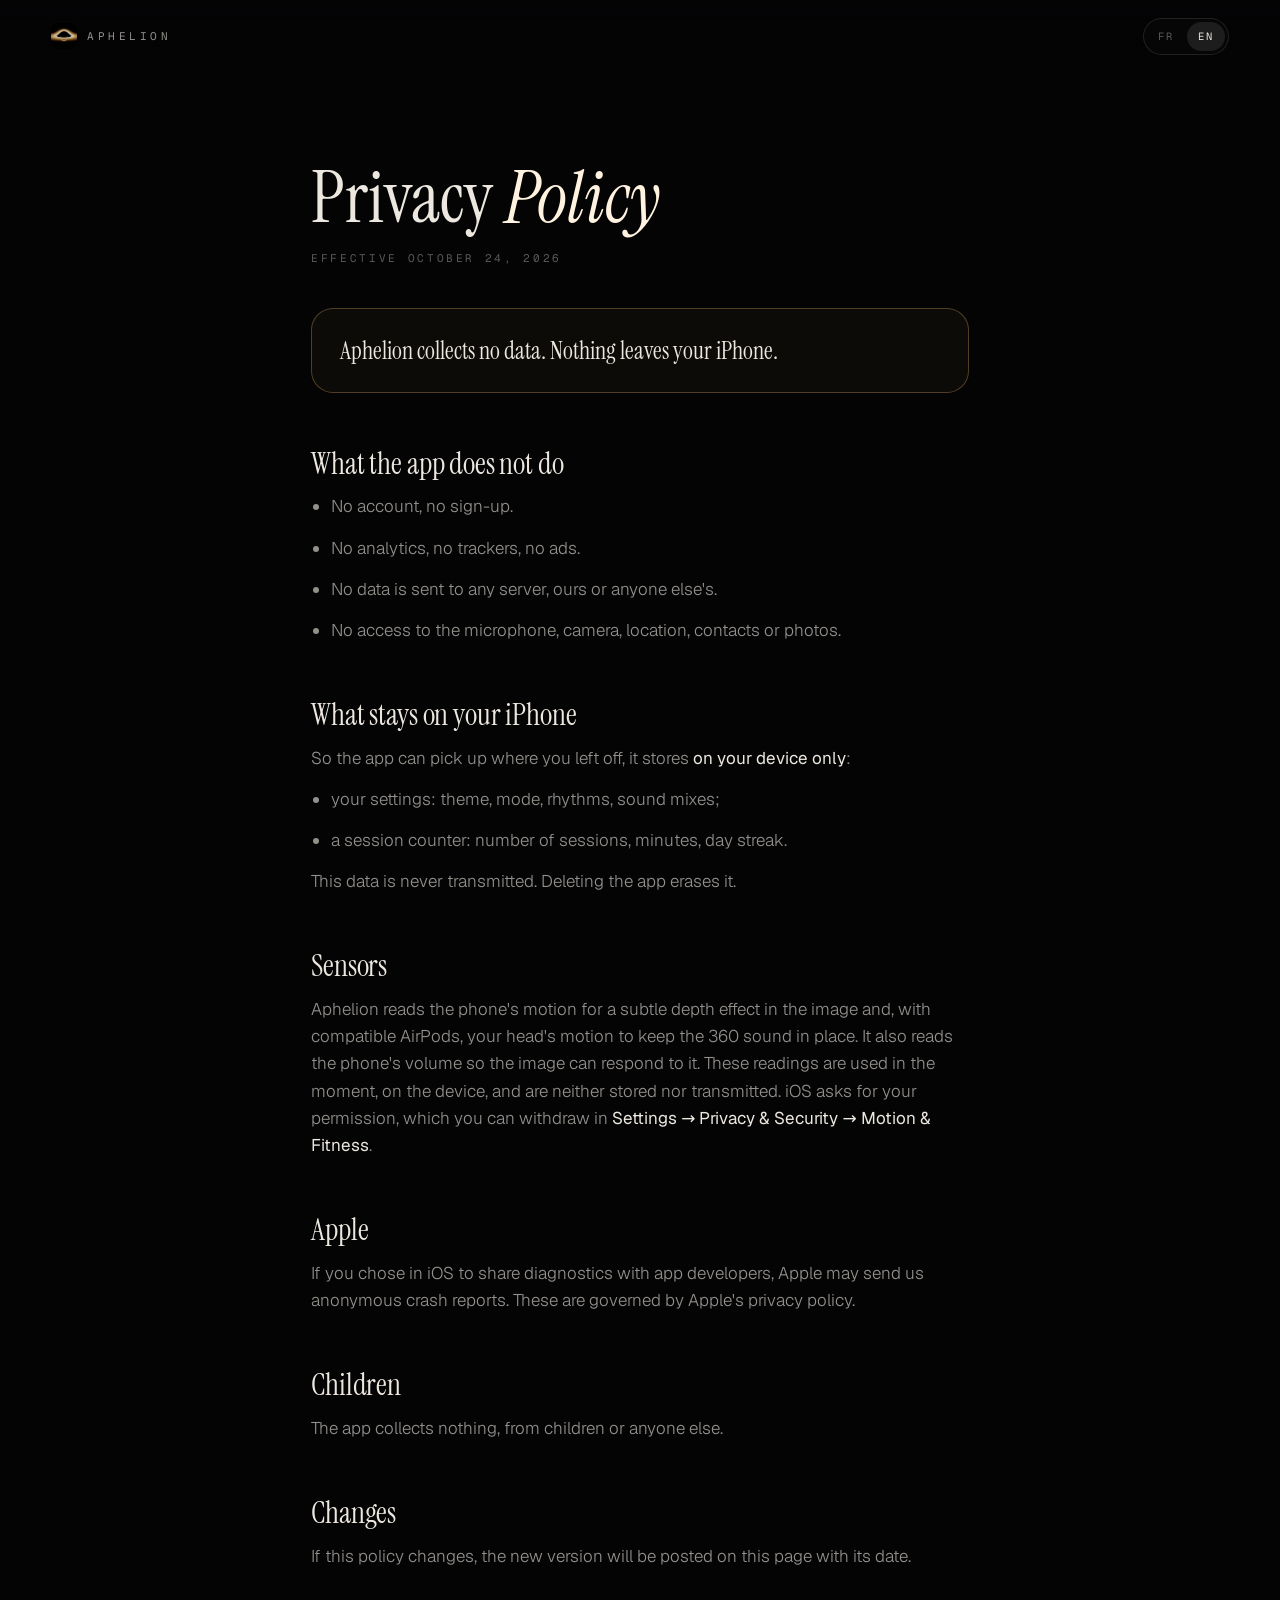
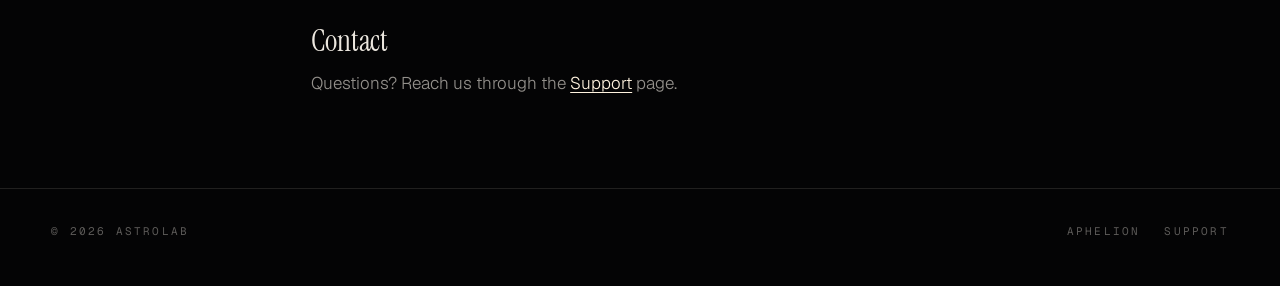
==== confidentialite.html @ 8ac02ea7 "Site d'Aphelion : présentation, confidentialité, support (FR/EN) Co-Authored-By: Claude Opus 5.5 <no" ====
<!doctype html>
<html lang="fr" data-l="fr">
<head>
<meta charset="utf-8">
<meta name="viewport" content="width=device-width,initial-scale=1,viewport-fit=cover">
<title>Aphelion — Confidentialité</title>
<meta name="titre-fr" content="Aphelion — Confidentialité">
<meta name="titre-en" content="Aphelion — Privacy Policy">
<meta name="description" content="Aphelion collects no data. Privacy policy.">
<meta name="theme-color" content="#040405">
<link rel="icon" href="img/favicon.png">
<link rel="apple-touch-icon" href="img/apple-touch-icon.png">
<link rel="stylesheet" href="style.css">
</head>
<body>
<header class="barre">
  <a class="marque" href="./"><img src="img/favicon.png" alt="">Aphelion</a>
  <div class="langue" role="group" aria-label="Langue · Language"><button data-l="fr" aria-pressed="true">FR</button><button data-l="en" aria-pressed="false">EN</button></div>
</header>

<main class="page">
  <h1><span class="fr">Politique de <em>confidentialité</em></span><span class="en">Privacy <em>Policy</em></span></h1>
  <div class="maj"><span class="fr">En vigueur le 24 octobre 2026</span><span class="en">Effective October 24, 2026</span></div>

  <div class="resume"><span class="fr">Aphelion ne collecte aucune donnée. Rien ne quitte ton iPhone.</span><span class="en">Aphelion collects no data. Nothing leaves your iPhone.</span></div>

  <div class="fr">
    <h2>Ce que l'app ne fait pas</h2>
    <ul>
      <li>Aucun compte, aucune inscription.</li>
      <li>Aucune analytique, aucun traceur, aucune publicité.</li>
      <li>Aucun envoi de données vers un serveur, que ce soit à nous ou à des tiers.</li>
      <li>Aucun accès au micro, à l'appareil photo, à la position, aux contacts ou aux photos.</li>
    </ul>

    <h2>Ce qui reste sur ton iPhone</h2>
    <p>Pour que l'app reparte là où tu l'as laissée, elle enregistre <strong>sur ton appareil seulement</strong> :</p>
    <ul>
      <li>tes réglages : thème, mode, rythmes, mélanges de son ;</li>
      <li>un compteur de séances : nombre de séances, minutes, jours d'affilée.</li>
    </ul>
    <p>Ces données ne sont jamais transmises. Supprimer l'app les efface.</p>

    <h2>Les capteurs</h2>
    <p>Aphelion lit les mouvements du téléphone pour un léger effet de profondeur dans l'image et, avec des AirPods compatibles, les mouvements de la tête pour garder le son 360 en place. Elle lit aussi le volume du téléphone pour que l'image y réagisse. Ces lectures servent sur le moment, sur l'appareil, et ne sont ni enregistrées ni transmises. iOS te demande ton autorisation, et tu peux la retirer dans <strong>Settings → Privacy &amp; Security → Motion &amp; Fitness</strong>.</p>

    <h2>Apple</h2>
    <p>Si tu as choisi de partager les diagnostics avec les développeurs dans iOS, Apple peut nous transmettre des rapports de plantage anonymes. Ils sont régis par la politique de confidentialité d'Apple.</p>

    <h2>Enfants</h2>
    <p>L'app ne collecte rien, ni auprès des enfants ni auprès de personne d'autre.</p>

    <h2>Changements</h2>
    <p>Si cette politique change, la nouvelle version sera publiée sur cette page, avec sa date.</p>

    <h2>Contact</h2>
    <p>Une question ? Écris-nous par la page <a href="support.html">Support</a>.</p>
  </div>

  <div class="en">
    <h2>What the app does not do</h2>
    <ul>
      <li>No account, no sign-up.</li>
      <li>No analytics, no trackers, no ads.</li>
      <li>No data is sent to any server, ours or anyone else's.</li>
      <li>No access to the microphone, camera, location, contacts or photos.</li>
    </ul>

    <h2>What stays on your iPhone</h2>
    <p>So the app can pick up where you left off, it stores <strong>on your device only</strong>:</p>
    <ul>
      <li>your settings: theme, mode, rhythms, sound mixes;</li>
      <li>a session counter: number of sessions, minutes, day streak.</li>
    </ul>
    <p>This data is never transmitted. Deleting the app erases it.</p>

    <h2>Sensors</h2>
    <p>Aphelion reads the phone's motion for a subtle depth effect in the image and, with compatible AirPods, your head's motion to keep the 360 sound in place. It also reads the phone's volume so the image can respond to it. These readings are used in the moment, on the device, and are neither stored nor transmitted. iOS asks for your permission, which you can withdraw in <strong>Settings → Privacy &amp; Security → Motion &amp; Fitness</strong>.</p>

    <h2>Apple</h2>
    <p>If you chose in iOS to share diagnostics with app developers, Apple may send us anonymous crash reports. These are governed by Apple's privacy policy.</p>

    <h2>Children</h2>
    <p>The app collects nothing, from children or anyone else.</p>

    <h2>Changes</h2>
    <p>If this policy changes, the new version will be posted on this page with its date.</p>

    <h2>Contact</h2>
    <p>Questions? Reach us through the <a href="support.html">Support</a> page.</p>
  </div>
</main>

<footer>
  <div class="centre">
    <span>© 2026 Astrolab</span>
    <nav><a href="./">Aphelion</a><a href="support.html">Support</a></nav>
  </div>
</footer>
<script src="site.js"></script>
</body>
</html>
---- style.css ----
@font-face{font-family:'Geist';src:url(fonts/geist.woff2) format('woff2');font-weight:300 500;font-display:swap}
@font-face{font-family:'Geist Mono';src:url(fonts/geist-mono.woff2) format('woff2');font-weight:400 500;font-display:swap}
@font-face{font-family:'Instrument Serif';src:url(fonts/instrument-serif.woff2) format('woff2');font-display:swap}
@font-face{font-family:'Instrument Serif';font-style:italic;src:url(fonts/instrument-serif-italic.woff2) format('woff2');font-display:swap}

:root{
  --noir:#040405;--noir2:#0b0b0e;--encre:#ece7df;--doux:rgba(236,231,223,.62);--pale:rgba(236,231,223,.38);
  --trait:rgba(236,231,223,.12);--or:#ffbf6b;--or2:#ff8a3d;--chaud:#fff3df;
  --serif:'Instrument Serif',ui-serif,Georgia,serif;--sans:'Geist',ui-sans-serif,system-ui,-apple-system,sans-serif;--mono:'Geist Mono',ui-monospace,Menlo,monospace;
  --marge:max(16px,4vw);--large:1180px;
  color-scheme:dark;
}
*{box-sizing:border-box;margin:0;padding:0}
html{background:var(--noir);-webkit-text-size-adjust:100%;scroll-behavior:smooth}
body{background:var(--noir);color:var(--encre);font-family:var(--sans);font-weight:300;font-size:17px;line-height:1.6;-webkit-font-smoothing:antialiased;overflow-x:hidden}
a{color:inherit}
img{display:block;max-width:100%}
[data-l=fr] .en,[data-l=en] .fr{display:none!important}
::selection{background:rgba(255,191,107,.3)}

/* top bar */
.barre{position:fixed;inset:0 0 auto;z-index:20;display:flex;align-items:center;justify-content:space-between;padding:18px var(--marge);
  background:linear-gradient(rgba(4,4,5,.7),rgba(4,4,5,0));pointer-events:none}
.barre>*{pointer-events:auto}
.marque{display:flex;align-items:center;gap:10px;text-decoration:none;font-family:var(--mono);font-size:11px;letter-spacing:.32em;text-transform:uppercase;color:var(--doux)}
.marque img{width:26px;height:26px;border-radius:7px}
.langue{display:flex;gap:2px;padding:3px;border:1px solid var(--trait);border-radius:99px;background:rgba(10,10,12,.55);backdrop-filter:blur(12px);-webkit-backdrop-filter:blur(12px)}
.langue button{all:unset;cursor:pointer;font-family:var(--mono);font-size:10.5px;letter-spacing:.18em;padding:6px 11px;border-radius:99px;color:var(--pale)}
.langue button[aria-pressed=true]{background:rgba(236,231,223,.1);color:var(--encre)}
.langue button:focus-visible{outline:1px solid var(--or)}

/* hero */
.ouverture{position:relative;height:100svh;min-height:560px;overflow:hidden;display:grid;place-items:end center;isolation:isolate}
#trou{position:absolute;inset:0;width:100%;height:100%;z-index:-2;opacity:0;transition:opacity 2.4s ease}
#trou.vu{opacity:1}
.ouverture .repli{position:absolute;inset:0;z-index:-3;background:radial-gradient(ellipse 60% 22% at 50% 50%,rgba(255,170,90,.35),transparent 70%),var(--noir)}
.ouverture::after{content:'';position:absolute;inset:auto 0 0;height:45%;z-index:-1;background:linear-gradient(transparent,var(--noir))}
.titre{text-align:center;padding:0 var(--marge) clamp(56px,11vh,120px)}
.titre h1{font-family:var(--serif);font-style:italic;font-weight:400;font-size:clamp(64px,13vw,168px);line-height:.9;letter-spacing:-.01em;
  background:linear-gradient(180deg,#fff 30%,var(--chaud) 60%,var(--or) 120%);-webkit-background-clip:text;background-clip:text;color:transparent;
  animation:monte 2.2s cubic-bezier(.2,.7,.2,1) .6s both}
.titre .par{margin-top:14px;font-family:var(--mono);font-size:11px;letter-spacing:.42em;text-transform:uppercase;color:var(--pale);animation:monte 2s ease 1.1s both}
.titre .devise{margin-top:28px;font-family:var(--serif);font-size:clamp(22px,3vw,30px);line-height:1.25;color:var(--doux);animation:monte 2s ease 1.4s both}
.bientot{display:inline-flex;align-items:center;gap:10px;margin-top:34px;padding:13px 22px;border-radius:99px;border:1px solid rgba(255,191,107,.35);
  background:rgba(255,191,107,.06);font-family:var(--mono);font-size:11px;letter-spacing:.24em;text-transform:uppercase;color:var(--chaud);text-decoration:none;
  animation:monte 2s ease 1.7s both;backdrop-filter:blur(10px);-webkit-backdrop-filter:blur(10px)}
.bientot i{width:6px;height:6px;border-radius:50%;background:var(--or);box-shadow:0 0 12px var(--or);animation:pouls 2.4s ease-in-out infinite}
@keyframes monte{from{opacity:0;transform:translateY(18px);filter:blur(6px)}to{opacity:1;transform:none;filter:none}}
@keyframes pouls{50%{opacity:.35}}
.descendre{position:absolute;bottom:18px;left:50%;width:1px;height:34px;background:linear-gradient(var(--pale),transparent);animation:monte 2s ease 2.2s both}

/* sections */
section{padding:clamp(80px,14vh,160px) var(--marge)}
.etiquette{font-family:var(--mono);font-size:11px;letter-spacing:.36em;text-transform:uppercase;color:var(--or);opacity:.85}
h2{font-family:var(--serif);font-weight:400;font-size:clamp(38px,5.4vw,68px);line-height:1.02;letter-spacing:-.005em;margin-top:18px}
h2 em{font-style:italic;color:var(--chaud)}
.chapeau{max-width:620px;margin-top:22px;color:var(--doux);font-size:clamp(17px,1.5vw,19px)}
.centre{max-width:var(--large);margin:0 auto}
.intro-modes{text-align:center}.intro-modes .chapeau{margin-inline:auto}

/* modes */
.modes{display:grid;gap:clamp(90px,14vh,150px);margin-top:clamp(70px,10vh,110px)}
.mode{display:grid;grid-template-columns:1fr 1fr;align-items:center;gap:clamp(32px,6vw,90px)}
.mode:nth-child(even) .tel{order:2}
.mode .texte{max-width:470px}
.mode h3{font-family:var(--serif);font-weight:400;font-size:clamp(34px,4vw,52px);line-height:1.05;margin-top:12px}
.mode h3 em{font-style:italic}
.mode p{margin-top:16px;color:var(--doux)}
.mode ul{list-style:none;margin-top:22px;display:grid;gap:9px}
.mode li{position:relative;padding-left:20px;color:var(--doux);font-size:15.5px}
.mode li::before{content:'';position:absolute;left:0;top:.72em;width:9px;height:1px;background:var(--or)}
.num{font-family:var(--mono);font-size:11px;letter-spacing:.3em;color:var(--pale)}

.tel{position:relative;justify-self:center;width:min(330px,78vw);aspect-ratio:660/1434;border-radius:46px;padding:9px;
  background:linear-gradient(145deg,#2a2a2e,#0c0c0e 40%,#1c1c20);box-shadow:0 0 0 1px rgba(255,255,255,.07),0 40px 90px -20px rgba(0,0,0,.9),0 0 120px -30px var(--lueur,rgba(255,170,90,.25))}
.tel img{width:100%;height:100%;object-fit:cover;border-radius:38px}
.duo{display:flex;justify-content:center;gap:clamp(14px,2vw,24px)}
.duo .tel{width:min(270px,40vw)}
.duo .tel:last-child{margin-top:60px}

/* universes */
.univers{overflow:hidden}
.bande{display:flex;gap:18px;margin-top:56px;padding:10px 0 30px;overflow-x:auto;scroll-snap-type:x mandatory;scrollbar-width:none;-webkit-overflow-scrolling:touch;
  mask-image:linear-gradient(90deg,transparent,#000 5%,#000 95%,transparent)}
.bande::-webkit-scrollbar{display:none}
.carte{flex:0 0 auto;scroll-snap-align:center;width:min(220px,52vw)}
.carte .tel{width:100%;border-radius:34px;padding:7px}.carte .tel img{border-radius:28px}
.carte b{display:block;margin-top:18px;font-family:var(--mono);font-weight:400;font-size:11px;letter-spacing:.3em;text-transform:uppercase;text-align:center}
.carte span{display:block;text-align:center;color:var(--pale);font-size:13.5px}
.nuitjour{display:flex;justify-content:center;gap:28px;margin-top:20px;font-family:var(--mono);font-size:11px;letter-spacing:.28em;text-transform:uppercase;color:var(--pale)}

/* principles */
.principes{display:grid;grid-template-columns:repeat(3,1fr);gap:1px;margin-top:64px;background:var(--trait);border:1px solid var(--trait);border-radius:28px;overflow:hidden}
.principe{background:var(--noir);padding:clamp(28px,3vw,42px)}
.principe .sym{font-family:var(--serif);font-style:italic;font-size:44px;line-height:1;color:var(--or)}
.principe h4{font-family:var(--serif);font-weight:400;font-size:26px;margin-top:22px;line-height:1.15}
.principe p{margin-top:10px;color:var(--doux);font-size:15.5px}

/* closing */
.fin{text-align:center;position:relative}
.fin .icone{width:120px;height:120px;border-radius:28px;margin:0 auto;box-shadow:0 0 0 1px rgba(255,255,255,.08),0 30px 80px -10px rgba(255,150,70,.35)}
.fin h2{margin-top:36px}
footer{border-top:1px solid var(--trait);padding:34px var(--marge) 46px}
footer .centre{display:flex;flex-wrap:wrap;gap:16px 28px;align-items:center;justify-content:space-between;font-family:var(--mono);font-size:11px;letter-spacing:.2em;text-transform:uppercase;color:var(--pale)}
footer nav{display:flex;gap:24px}
footer a{text-decoration:none}footer a:hover{color:var(--encre)}

/* reveal */
.vient{opacity:0;transform:translateY(28px);transition:opacity 1.2s ease,transform 1.2s cubic-bezier(.2,.7,.2,1)}
.vient.la{opacity:1;transform:none}

/* text pages */
.page{max-width:760px;margin:0 auto;padding:clamp(120px,18vh,170px) var(--marge) 90px}
.page h1{font-family:var(--serif);font-weight:400;font-size:clamp(44px,7vw,72px);line-height:1}
.page h1 em{font-style:italic;color:var(--chaud)}
.page .maj{margin-top:16px;font-family:var(--mono);font-size:11px;letter-spacing:.24em;text-transform:uppercase;color:var(--pale)}
.page .resume{margin-top:40px;padding:26px 28px;border:1px solid rgba(255,191,107,.28);border-radius:22px;background:rgba(255,191,107,.04);font-family:var(--serif);font-size:24px;line-height:1.3}
.page h2{font-size:30px;margin-top:56px}
.page p,.page li{margin-top:14px;color:var(--doux)}
.page ul{padding-left:20px}
.page strong{color:var(--encre);font-weight:400}
.page a{color:var(--chaud);text-underline-offset:3px}
.faq details{border-top:1px solid var(--trait);padding:20px 0}
.faq details:last-child{border-bottom:1px solid var(--trait)}
.faq summary{cursor:pointer;list-style:none;font-family:var(--serif);font-size:23px;line-height:1.25;display:flex;justify-content:space-between;gap:20px}
.faq summary::-webkit-details-marker{display:none}
.faq summary::after{content:'+';font-family:var(--mono);color:var(--or);transition:transform .3s}
.faq details[open] summary::after{transform:rotate(45deg)}
.contact{display:inline-flex;margin-top:22px;padding:13px 22px;border-radius:99px;border:1px solid rgba(255,191,107,.35);font-family:var(--mono);font-size:11px;letter-spacing:.22em;text-transform:uppercase;color:var(--chaud)!important;text-decoration:none}

@media (max-width:820px){
  .mode{grid-template-columns:1fr;text-align:center}
  .mode:nth-child(even) .tel{order:0}
  .mode .texte{margin:0 auto}
  .mode ul{justify-items:center}
  .mode li{padding-left:0}.mode li::before{display:none}
  .principes{grid-template-columns:1fr}
  footer .centre{justify-content:center;text-align:center}
}
@media (prefers-reduced-motion:reduce){
  *,*::before,*::after{animation:none!important;transition:none!important}
  .vient{opacity:1;transform:none}
}
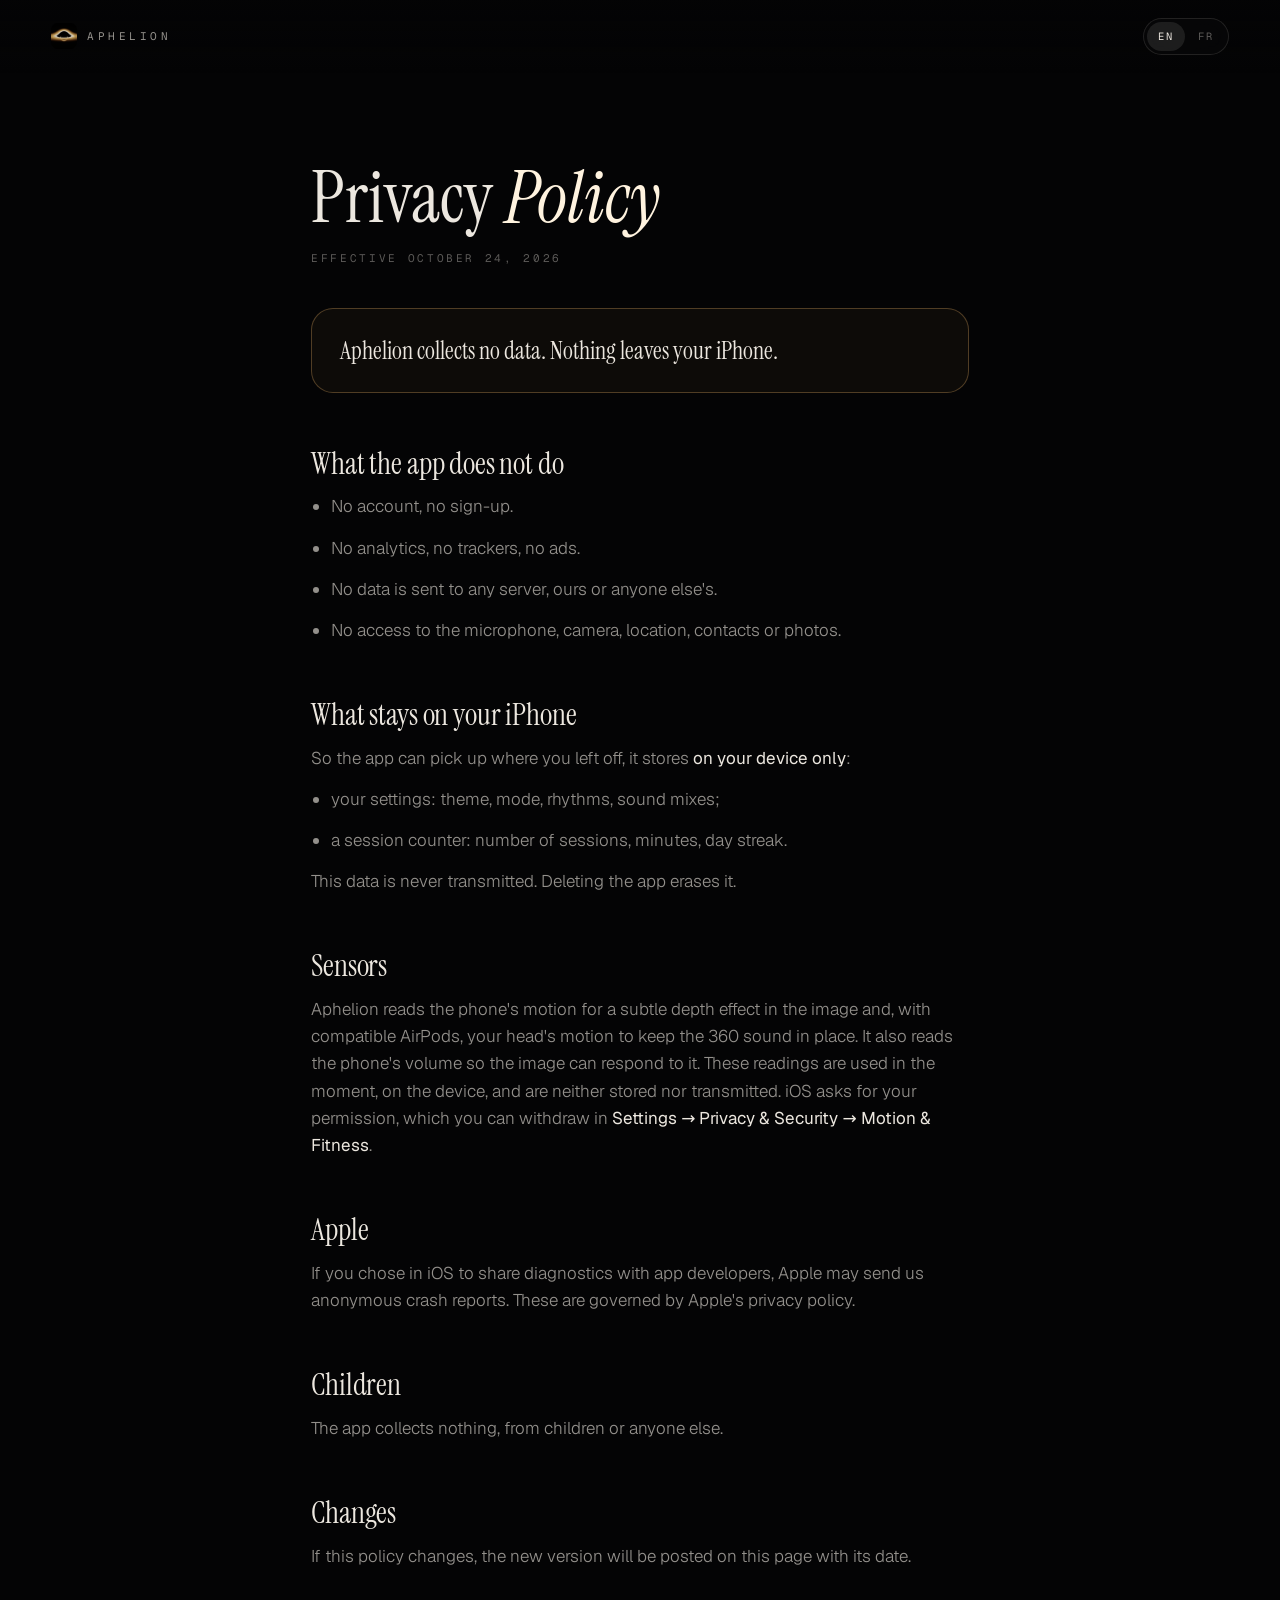
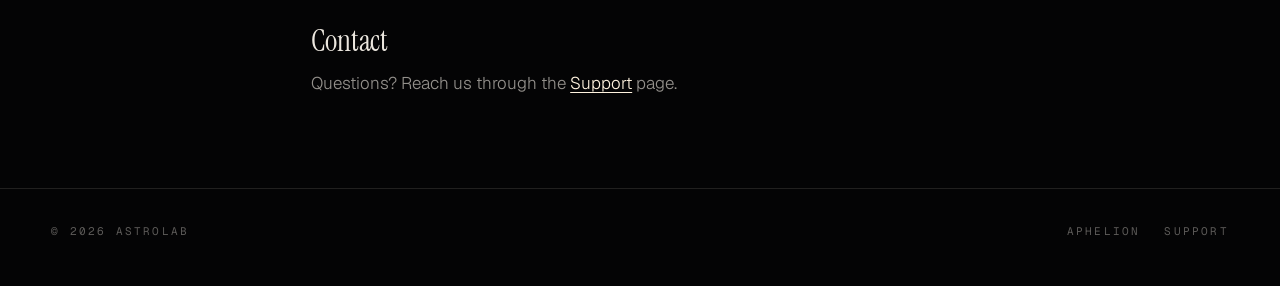
==== commit eb4eba0b: "Vrais cadres d'iPhone 17 Pro Max, captures dans la langue de la page (anglais par défaut), sans barr" ====
--- a/confidentialite.html
+++ b/confidentialite.html
@@ -1,9 +1,9 @@
 <!doctype html>
-<html lang="fr" data-l="fr">
+<html lang="en" data-l="en">
 <head>
 <meta charset="utf-8">
 <meta name="viewport" content="width=device-width,initial-scale=1,viewport-fit=cover">
-<title>Aphelion — Confidentialité</title>
+<title>Aphelion — Privacy Policy</title>
 <meta name="titre-fr" content="Aphelion — Confidentialité">
 <meta name="titre-en" content="Aphelion — Privacy Policy">
 <meta name="description" content="Aphelion collects no data. Privacy policy.">
@@ -15,7 +15,7 @@
 <body>
 <header class="barre">
   <a class="marque" href="./"><img src="img/favicon.png" alt="">Aphelion</a>
-  <div class="langue" role="group" aria-label="Langue · Language"><button data-l="fr" aria-pressed="true">FR</button><button data-l="en" aria-pressed="false">EN</button></div>
+  <div class="langue" role="group" aria-label="Langue · Language"><button data-l="en" aria-pressed="true">EN</button><button data-l="fr" aria-pressed="false">FR</button></div>
 </header>
 
 <main class="page">
--- a/style.css
+++ b/style.css
@@ -71,11 +71,26 @@
 .mode li::before{content:'';position:absolute;left:0;top:.72em;width:9px;height:1px;background:var(--or)}
 .num{font-family:var(--mono);font-size:11px;letter-spacing:.3em;color:var(--pale)}
 
-.tel{position:relative;justify-self:center;width:min(330px,78vw);aspect-ratio:660/1434;border-radius:46px;padding:9px;
-  background:linear-gradient(145deg,#2a2a2e,#0c0c0e 40%,#1c1c20);box-shadow:0 0 0 1px rgba(255,255,255,.07),0 40px 90px -20px rgba(0,0,0,.9),0 0 120px -30px var(--lueur,rgba(255,170,90,.25))}
-.tel img{width:100%;height:100%;object-fit:cover;border-radius:38px}
-.duo{display:flex;justify-content:center;gap:clamp(14px,2vw,24px)}
-.duo .tel{width:min(270px,40vw)}
+/* iPhone 17 Pro Max: titanium rim, black bezel, Dynamic Island, side buttons (sizes in fractions of the body width --w) */
+.tel{--w:min(330px,78vw);position:relative;justify-self:center;width:var(--w);padding:calc(var(--w)*.011);border-radius:calc(var(--w)*.178);
+  background:linear-gradient(90deg,#77736d,#3a3936 3%,#26262a 8%,#2f2f33 50%,#26262a 92%,#3a3936 97%,#77736d),#2f2f33;
+  box-shadow:inset 0 0 0 1px rgba(255,255,255,.14),inset 0 1px 1px rgba(255,255,255,.25),0 50px 100px -25px rgba(0,0,0,.95),0 0 140px -30px var(--lueur,rgba(255,170,90,.25))}
+.tel .corps{position:relative;padding:calc(var(--w)*.03);border-radius:calc(var(--w)*.167);background:#000;box-shadow:inset 0 0 0 1px #111}
+.tel img{width:100%;height:auto;aspect-ratio:660/1434;border-radius:calc(var(--w)*.135);background:#050506}
+.tel .corps::after{content:'';position:absolute;inset:calc(var(--w)*.03);border-radius:calc(var(--w)*.135);pointer-events:none;
+  background:linear-gradient(125deg,rgba(255,255,255,.07),rgba(255,255,255,0) 32%)}
+.tel .ile{position:absolute;left:50%;top:calc(var(--w)*(.03 + .938*11/440));transform:translateX(-50%);width:calc(var(--w)*.938*126/440);height:calc(var(--w)*.938*37/440);
+  border-radius:99px;background:#000}
+.tel .ile::after{content:'';position:absolute;right:22%;top:50%;width:calc(var(--w)*.026);height:calc(var(--w)*.026);transform:translateY(-50%);border-radius:50%;
+  background:radial-gradient(circle at 35% 35%,#2a3550,#0a0d16 60%)}
+.tel .bt{position:absolute;width:calc(var(--w)*.012);border-radius:2px;background:linear-gradient(90deg,#4b4945,#7a7671 60%,#3a3936)}
+.tel .b1{left:calc(var(--w)*-.009);top:17%;height:5%}
+.tel .b2{left:calc(var(--w)*-.009);top:25%;height:9%}
+.tel .b3{left:calc(var(--w)*-.009);top:36%;height:9%}
+.tel .b4{right:calc(var(--w)*-.009);top:28%;height:14%;transform:scaleX(-1)}
+.tel .b5{right:calc(var(--w)*-.006);top:55%;height:7%;width:calc(var(--w)*.008);background:linear-gradient(90deg,#1c1c20,#3c3c44)}
+.duo{display:flex;justify-content:center;align-items:flex-start;gap:clamp(14px,2vw,24px)}
+.duo .tel{--w:min(270px,40vw)}
 .duo .tel:last-child{margin-top:60px}
 
 /* universes */
@@ -84,7 +99,7 @@
   mask-image:linear-gradient(90deg,transparent,#000 5%,#000 95%,transparent)}
 .bande::-webkit-scrollbar{display:none}
 .carte{flex:0 0 auto;scroll-snap-align:center;width:min(220px,52vw)}
-.carte .tel{width:100%;border-radius:34px;padding:7px}.carte .tel img{border-radius:28px}
+.carte .tel{--w:min(220px,52vw)}
 .carte b{display:block;margin-top:18px;font-family:var(--mono);font-weight:400;font-size:11px;letter-spacing:.3em;text-transform:uppercase;text-align:center}
 .carte span{display:block;text-align:center;color:var(--pale);font-size:13.5px}
 .nuitjour{display:flex;justify-content:center;gap:28px;margin-top:20px;font-family:var(--mono);font-size:11px;letter-spacing:.28em;text-transform:uppercase;color:var(--pale)}
